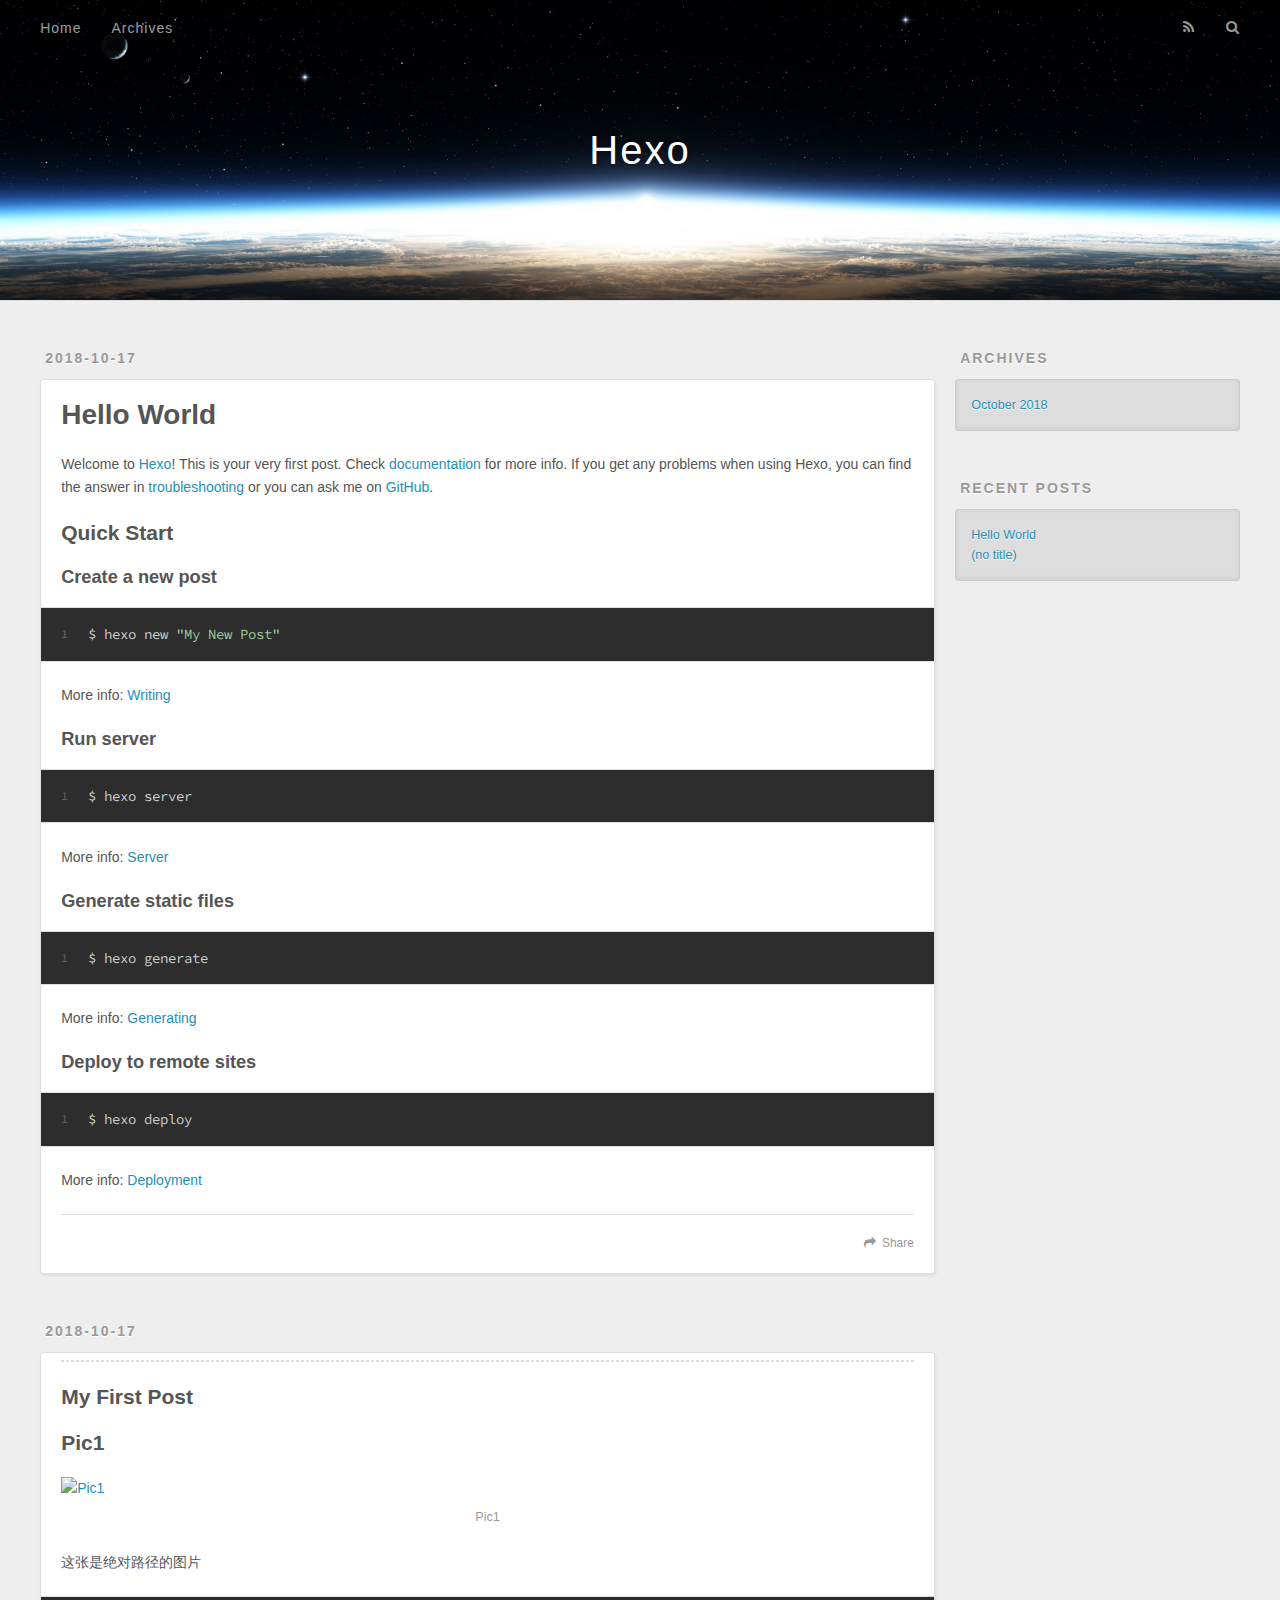
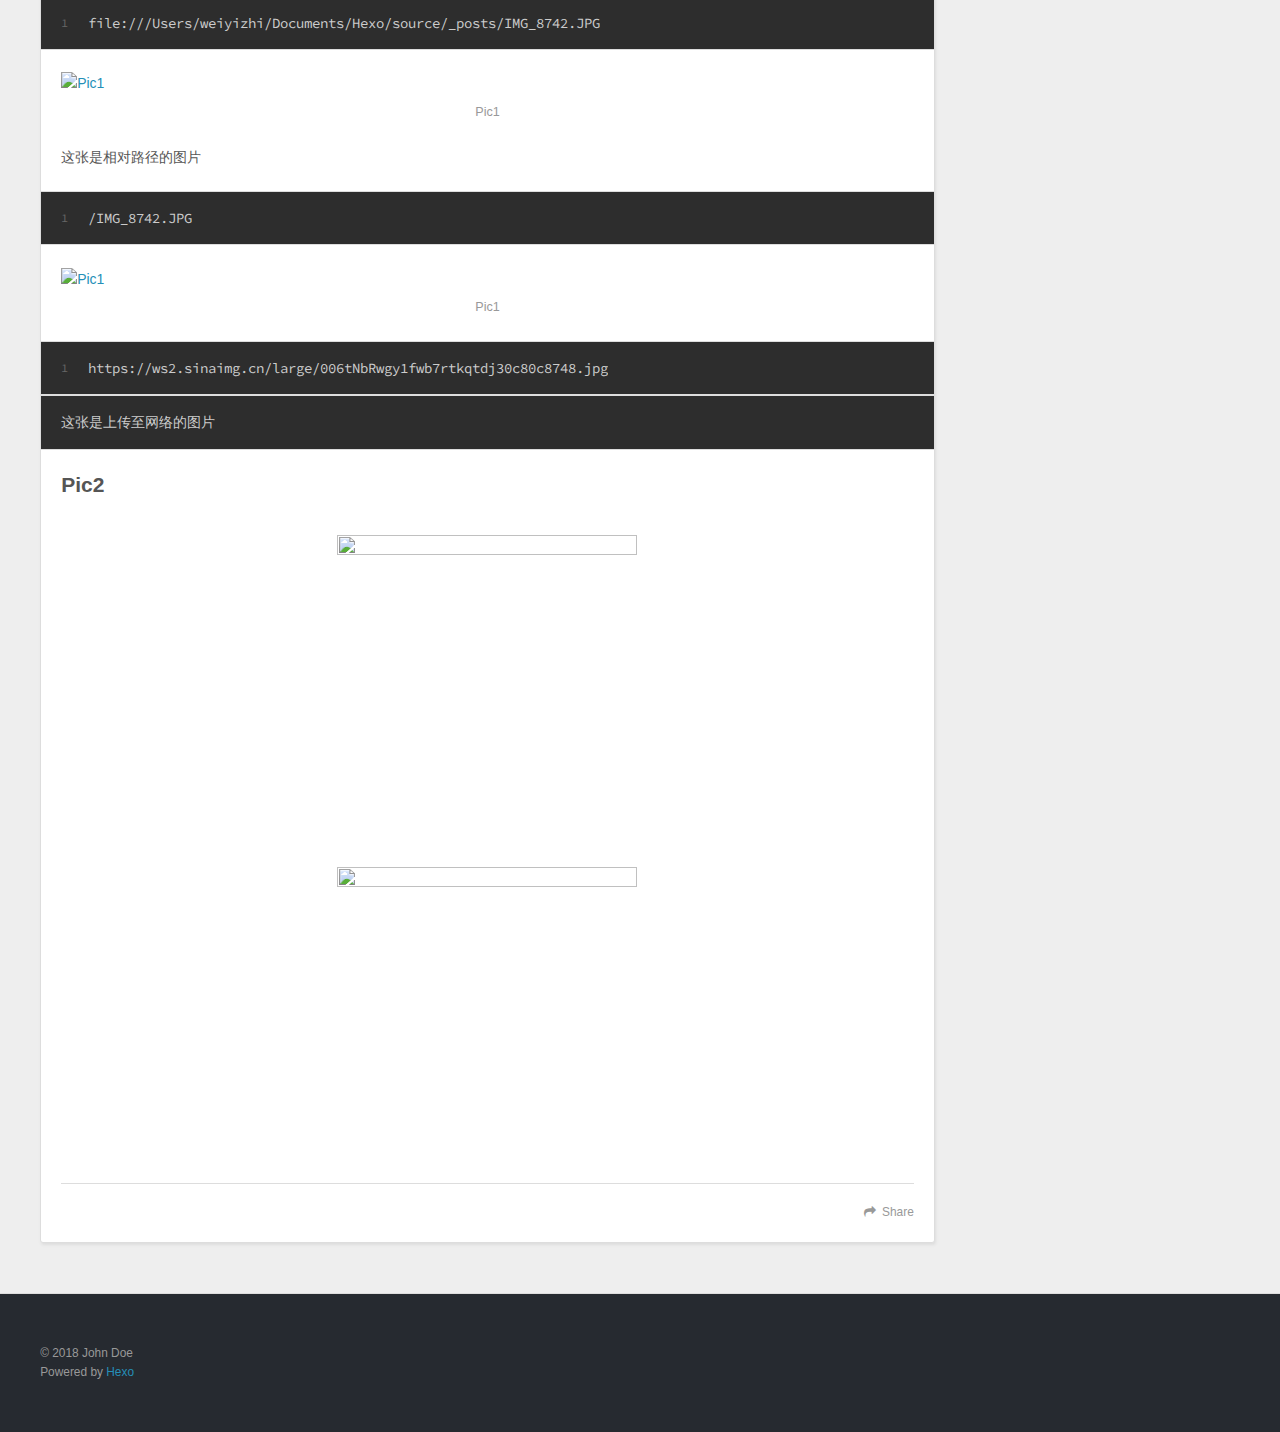
==== index.html @ 37117df8 "Site updated: 2018-10-31 10:07:37" ====
<!DOCTYPE html>
<html>
<head>
  <meta charset="utf-8">
  

  
  <title>Hexo</title>
  <meta name="viewport" content="width=device-width, initial-scale=1, maximum-scale=1">
  <meta property="og:type" content="website">
<meta property="og:title" content="Hexo">
<meta property="og:url" content="https://github.com/wyz17/index.html">
<meta property="og:site_name" content="Hexo">
<meta property="og:locale" content="default">
<meta name="twitter:card" content="summary">
<meta name="twitter:title" content="Hexo">
  
    <link rel="alternate" href="/atom.xml" title="Hexo" type="application/atom+xml">
  
  
    <link rel="icon" href="/favicon.png">
  
  
    <link href="//fonts.googleapis.com/css?family=Source+Code+Pro" rel="stylesheet" type="text/css">
  
  <link rel="stylesheet" href="/css/style.css">
</head>

<body>
  <div id="container">
    <div id="wrap">
      <header id="header">
  <div id="banner"></div>
  <div id="header-outer" class="outer">
    <div id="header-title" class="inner">
      <h1 id="logo-wrap">
        <a href="/" id="logo">Hexo</a>
      </h1>
      
    </div>
    <div id="header-inner" class="inner">
      <nav id="main-nav">
        <a id="main-nav-toggle" class="nav-icon"></a>
        
          <a class="main-nav-link" href="/">Home</a>
        
          <a class="main-nav-link" href="/archives">Archives</a>
        
      </nav>
      <nav id="sub-nav">
        
          <a id="nav-rss-link" class="nav-icon" href="/atom.xml" title="RSS Feed"></a>
        
        <a id="nav-search-btn" class="nav-icon" title="Search"></a>
      </nav>
      <div id="search-form-wrap">
        <form action="//google.com/search" method="get" accept-charset="UTF-8" class="search-form"><input type="search" name="q" class="search-form-input" placeholder="Search"><button type="submit" class="search-form-submit">&#xF002;</button><input type="hidden" name="sitesearch" value="https://github.com/wyz17"></form>
      </div>
    </div>
  </div>
</header>
      <div class="outer">
        <section id="main">
  
    <article id="post-First post" class="article article-type-post" itemscope itemprop="blogPost">
  <div class="article-meta">
    <a href="/2018/10/17/First post/" class="article-date">
  <time datetime="2018-10-17T06:00:06.949Z" itemprop="datePublished">2018-10-17</time>
</a>
    
  </div>
  <div class="article-inner">
    
    
      <header class="article-header">
        
  
    <h1 itemprop="name">
      <a class="article-title" href="/2018/10/17/First post/">Hello World</a>
    </h1>
  

      </header>
    
    <div class="article-entry" itemprop="articleBody">
      
        <p>Welcome to <a href="https://hexo.io/" target="_blank" rel="noopener">Hexo</a>! This is your very first post. Check <a href="https://hexo.io/docs/" target="_blank" rel="noopener">documentation</a> for more info. If you get any problems when using Hexo, you can find the answer in <a href="https://hexo.io/docs/troubleshooting.html" target="_blank" rel="noopener">troubleshooting</a> or you can ask me on <a href="https://github.com/hexojs/hexo/issues" target="_blank" rel="noopener">GitHub</a>.</p>
<h2 id="Quick-Start"><a href="#Quick-Start" class="headerlink" title="Quick Start"></a>Quick Start</h2><h3 id="Create-a-new-post"><a href="#Create-a-new-post" class="headerlink" title="Create a new post"></a>Create a new post</h3><figure class="highlight bash"><table><tr><td class="gutter"><pre><span class="line">1</span><br></pre></td><td class="code"><pre><span class="line">$ hexo new <span class="string">"My New Post"</span></span><br></pre></td></tr></table></figure>
<p>More info: <a href="https://hexo.io/docs/writing.html" target="_blank" rel="noopener">Writing</a></p>
<h3 id="Run-server"><a href="#Run-server" class="headerlink" title="Run server"></a>Run server</h3><figure class="highlight bash"><table><tr><td class="gutter"><pre><span class="line">1</span><br></pre></td><td class="code"><pre><span class="line">$ hexo server</span><br></pre></td></tr></table></figure>
<p>More info: <a href="https://hexo.io/docs/server.html" target="_blank" rel="noopener">Server</a></p>
<h3 id="Generate-static-files"><a href="#Generate-static-files" class="headerlink" title="Generate static files"></a>Generate static files</h3><figure class="highlight bash"><table><tr><td class="gutter"><pre><span class="line">1</span><br></pre></td><td class="code"><pre><span class="line">$ hexo generate</span><br></pre></td></tr></table></figure>
<p>More info: <a href="https://hexo.io/docs/generating.html" target="_blank" rel="noopener">Generating</a></p>
<h3 id="Deploy-to-remote-sites"><a href="#Deploy-to-remote-sites" class="headerlink" title="Deploy to remote sites"></a>Deploy to remote sites</h3><figure class="highlight bash"><table><tr><td class="gutter"><pre><span class="line">1</span><br></pre></td><td class="code"><pre><span class="line">$ hexo deploy</span><br></pre></td></tr></table></figure>
<p>More info: <a href="https://hexo.io/docs/deployment.html" target="_blank" rel="noopener">Deployment</a></p>

      
    </div>
    <footer class="article-footer">
      <a data-url="https://github.com/wyz17/2018/10/17/First post/" data-id="cjnmlshvl00008d3co5vutd16" class="article-share-link">Share</a>
      
      
    </footer>
  </div>
  
</article>


  
    <article id="post-hello-world" class="article article-type-post" itemscope itemprop="blogPost">
  <div class="article-meta">
    <a href="/2018/10/17/hello-world/" class="article-date">
  <time datetime="2018-10-17T06:00:06.949Z" itemprop="datePublished">2018-10-17</time>
</a>
    
  </div>
  <div class="article-inner">
    
    
    <div class="article-entry" itemprop="articleBody">
      
        <hr>
<h2 id="My-First-Post"><a href="#My-First-Post" class="headerlink" title="My First Post"></a>My First Post</h2><h2 id="Pic1"><a href="#Pic1" class="headerlink" title="Pic1"></a>Pic1</h2><p><img src="file:///Users/weiyizhi/Documents/Hexo/source/_posts/IMG_8742.JPG" alt="Pic1"><br>    这张是绝对路径的图片<br><figure class="highlight plain"><table><tr><td class="gutter"><pre><span class="line">1</span><br></pre></td><td class="code"><pre><span class="line">file:///Users/weiyizhi/Documents/Hexo/source/_posts/IMG_8742.JPG</span><br></pre></td></tr></table></figure></p>
<p><img src="/IMG_8742.JPG" alt="Pic1"><br>    这张是相对路径的图片</p>
<figure class="highlight plain"><table><tr><td class="gutter"><pre><span class="line">1</span><br></pre></td><td class="code"><pre><span class="line">/IMG_8742.JPG</span><br></pre></td></tr></table></figure>
<p><img src="https://ws2.sinaimg.cn/large/006tNbRwgy1fwb7rtkqtdj30c80c8748.jpg" alt="Pic1"></p>
<figure class="highlight plain"><table><tr><td class="gutter"><pre><span class="line">1</span><br></pre></td><td class="code"><pre><span class="line">https://ws2.sinaimg.cn/large/006tNbRwgy1fwb7rtkqtdj30c80c8748.jpg</span><br></pre></td></tr></table></figure>
<pre><code>这张是上传至网络的图片
</code></pre><h2 id="Pic2"><a href="#Pic2" class="headerlink" title="Pic2"></a>Pic2</h2><div align="center"><br>    <img src="https://ws2.sinaimg.cn/large/006tNbRwgy1fwb7rtkqtdj30c80c8748.jpg" height="300" width="300"><br><br>    <img src="/Users/weiyizhi/Downloads/IMG_8742.JPG" height="300" width="300"><br></div>
      
    </div>
    <footer class="article-footer">
      <a data-url="https://github.com/wyz17/2018/10/17/hello-world/" data-id="cjnmlshvq00018d3c1akt095j" class="article-share-link">Share</a>
      
      
    </footer>
  </div>
  
</article>


  


</section>
        
          <aside id="sidebar">
  
    

  
    

  
    
  
    
  <div class="widget-wrap">
    <h3 class="widget-title">Archives</h3>
    <div class="widget">
      <ul class="archive-list"><li class="archive-list-item"><a class="archive-list-link" href="/archives/2018/10/">October 2018</a></li></ul>
    </div>
  </div>


  
    
  <div class="widget-wrap">
    <h3 class="widget-title">Recent Posts</h3>
    <div class="widget">
      <ul>
        
          <li>
            <a href="/2018/10/17/First post/">Hello World</a>
          </li>
        
          <li>
            <a href="/2018/10/17/hello-world/">(no title)</a>
          </li>
        
      </ul>
    </div>
  </div>

  
</aside>
        
      </div>
      <footer id="footer">
  
  <div class="outer">
    <div id="footer-info" class="inner">
      &copy; 2018 John Doe<br>
      Powered by <a href="http://hexo.io/" target="_blank">Hexo</a>
    </div>
  </div>
</footer>
    </div>
    <nav id="mobile-nav">
  
    <a href="/" class="mobile-nav-link">Home</a>
  
    <a href="/archives" class="mobile-nav-link">Archives</a>
  
</nav>
    

<script src="//ajax.googleapis.com/ajax/libs/jquery/2.0.3/jquery.min.js"></script>


  <link rel="stylesheet" href="/fancybox/jquery.fancybox.css">
  <script src="/fancybox/jquery.fancybox.pack.js"></script>


<script src="/js/script.js"></script>



  </div>
</body>
</html>
---- css/style.css ----
body {
  width: 100%;
}
body:before,
body:after {
  content: "";
  display: table;
}
body:after {
  clear: both;
}
html,
body,
div,
span,
applet,
object,
iframe,
h1,
h2,
h3,
h4,
h5,
h6,
p,
blockquote,
pre,
a,
abbr,
acronym,
address,
big,
cite,
code,
del,
dfn,
em,
img,
ins,
kbd,
q,
s,
samp,
small,
strike,
strong,
sub,
sup,
tt,
var,
dl,
dt,
dd,
ol,
ul,
li,
fieldset,
form,
label,
legend,
table,
caption,
tbody,
tfoot,
thead,
tr,
th,
td {
  margin: 0;
  padding: 0;
  border: 0;
  outline: 0;
  font-weight: inherit;
  font-style: inherit;
  font-family: inherit;
  font-size: 100%;
  vertical-align: baseline;
}
body {
  line-height: 1;
  color: #000;
  background: #fff;
}
ol,
ul {
  list-style: none;
}
table {
  border-collapse: separate;
  border-spacing: 0;
  vertical-align: middle;
}
caption,
th,
td {
  text-align: left;
  font-weight: normal;
  vertical-align: middle;
}
a img {
  border: none;
}
input,
button {
  margin: 0;
  padding: 0;
}
input::-moz-focus-inner,
button::-moz-focus-inner {
  border: 0;
  padding: 0;
}
@font-face {
  font-family: FontAwesome;
  font-style: normal;
  font-weight: normal;
  src: url("fonts/fontawesome-webfont.eot?v=#4.0.3");
  src: url("fonts/fontawesome-webfont.eot?#iefix&v=#4.0.3") format("embedded-opentype"), url("fonts/fontawesome-webfont.woff?v=#4.0.3") format("woff"), url("fonts/fontawesome-webfont.ttf?v=#4.0.3") format("truetype"), url("fonts/fontawesome-webfont.svg#fontawesomeregular?v=#4.0.3") format("svg");
}
html,
body,
#container {
  height: 100%;
}
body {
  background: #eee;
  font: 14px -apple-system, BlinkMacSystemFont, "Segoe UI", "Roboto", "Oxygen", "Ubuntu", "Cantarell", "Fira Sans", "Droid Sans", "Helvetica Neue", sans-serif;
  -webkit-text-size-adjust: 100%;
}
.outer {
  max-width: 1220px;
  margin: 0 auto;
  padding: 0 20px;
}
.outer:before,
.outer:after {
  content: "";
  display: table;
}
.outer:after {
  clear: both;
}
.inner {
  display: inline;
  float: left;
  width: 98.33333333333333%;
  margin: 0 0.833333333333333%;
}
.left,
.alignleft {
  float: left;
}
.right,
.alignright {
  float: right;
}
.clear {
  clear: both;
}
#container {
  position: relative;
}
.mobile-nav-on {
  overflow: hidden;
}
#wrap {
  height: 100%;
  width: 100%;
  position: absolute;
  top: 0;
  left: 0;
  -webkit-transition: 0.2s ease-out;
  -moz-transition: 0.2s ease-out;
  -ms-transition: 0.2s ease-out;
  transition: 0.2s ease-out;
  z-index: 1;
  background: #eee;
}
.mobile-nav-on #wrap {
  left: 280px;
}
@media screen and (min-width: 768px) {
  #main {
    display: inline;
    float: left;
    width: 73.33333333333333%;
    margin: 0 0.833333333333333%;
  }
}
.article-date,
.article-category-link,
.archive-year,
.widget-title {
  text-decoration: none;
  text-transform: uppercase;
  letter-spacing: 2px;
  color: #999;
  margin-bottom: 1em;
  margin-left: 5px;
  line-height: 1em;
  text-shadow: 0 1px #fff;
  font-weight: bold;
}
.article-inner,
.archive-article-inner {
  background: #fff;
  -webkit-box-shadow: 1px 2px 3px #ddd;
  box-shadow: 1px 2px 3px #ddd;
  border: 1px solid #ddd;
  border-radius: 3px;
}
.article-entry h1,
.widget h1 {
  font-size: 2em;
}
.article-entry h2,
.widget h2 {
  font-size: 1.5em;
}
.article-entry h3,
.widget h3 {
  font-size: 1.3em;
}
.article-entry h4,
.widget h4 {
  font-size: 1.2em;
}
.article-entry h5,
.widget h5 {
  font-size: 1em;
}
.article-entry h6,
.widget h6 {
  font-size: 1em;
  color: #999;
}
.article-entry hr,
.widget hr {
  border: 1px dashed #ddd;
}
.article-entry strong,
.widget strong {
  font-weight: bold;
}
.article-entry em,
.widget em,
.article-entry cite,
.widget cite {
  font-style: italic;
}
.article-entry sup,
.widget sup,
.article-entry sub,
.widget sub {
  font-size: 0.75em;
  line-height: 0;
  position: relative;
  vertical-align: baseline;
}
.article-entry sup,
.widget sup {
  top: -0.5em;
}
.article-entry sub,
.widget sub {
  bottom: -0.2em;
}
.article-entry small,
.widget small {
  font-size: 0.85em;
}
.article-entry acronym,
.widget acronym,
.article-entry abbr,
.widget abbr {
  border-bottom: 1px dotted;
}
.article-entry ul,
.widget ul,
.article-entry ol,
.widget ol,
.article-entry dl,
.widget dl {
  margin: 0 20px;
  line-height: 1.6em;
}
.article-entry ul ul,
.widget ul ul,
.article-entry ol ul,
.widget ol ul,
.article-entry ul ol,
.widget ul ol,
.article-entry ol ol,
.widget ol ol {
  margin-top: 0;
  margin-bottom: 0;
}
.article-entry ul,
.widget ul {
  list-style: disc;
}
.article-entry ol,
.widget ol {
  list-style: decimal;
}
.article-entry dt,
.widget dt {
  font-weight: bold;
}
#header {
  height: 300px;
  position: relative;
  border-bottom: 1px solid #ddd;
}
#header:before,
#header:after {
  content: "";
  position: absolute;
  left: 0;
  right: 0;
  height: 40px;
}
#header:before {
  top: 0;
  background: -webkit-linear-gradient(rgba(0,0,0,0.2), transparent);
  background: -moz-linear-gradient(rgba(0,0,0,0.2), transparent);
  background: -ms-linear-gradient(rgba(0,0,0,0.2), transparent);
  background: linear-gradient(rgba(0,0,0,0.2), transparent);
}
#header:after {
  bottom: 0;
  background: -webkit-linear-gradient(transparent, rgba(0,0,0,0.2));
  background: -moz-linear-gradient(transparent, rgba(0,0,0,0.2));
  background: -ms-linear-gradient(transparent, rgba(0,0,0,0.2));
  background: linear-gradient(transparent, rgba(0,0,0,0.2));
}
#header-outer {
  height: 100%;
  position: relative;
}
#header-inner {
  position: relative;
  overflow: hidden;
}
#banner {
  position: absolute;
  top: 0;
  left: 0;
  width: 100%;
  height: 100%;
  background: url("images/banner.jpg") center #000;
  -webkit-background-size: cover;
  -moz-background-size: cover;
  background-size: cover;
  z-index: -1;
}
#header-title {
  text-align: center;
  height: 40px;
  position: absolute;
  top: 50%;
  left: 0;
  margin-top: -20px;
}
#logo,
#subtitle {
  text-decoration: none;
  color: #fff;
  font-weight: 300;
  text-shadow: 0 1px 4px rgba(0,0,0,0.3);
}
#logo {
  font-size: 40px;
  line-height: 40px;
  letter-spacing: 2px;
}
#subtitle {
  font-size: 16px;
  line-height: 16px;
  letter-spacing: 1px;
}
#subtitle-wrap {
  margin-top: 16px;
}
#main-nav {
  float: left;
  margin-left: -15px;
}
.nav-icon,
.main-nav-link {
  float: left;
  color: #fff;
  opacity: 0.6;
  text-decoration: none;
  text-shadow: 0 1px rgba(0,0,0,0.2);
  -webkit-transition: opacity 0.2s;
  -moz-transition: opacity 0.2s;
  -ms-transition: opacity 0.2s;
  transition: opacity 0.2s;
  display: block;
  padding: 20px 15px;
}
.nav-icon:hover,
.main-nav-link:hover {
  opacity: 1;
}
.nav-icon {
  font-family: FontAwesome;
  text-align: center;
  font-size: 14px;
  width: 14px;
  height: 14px;
  padding: 20px 15px;
  position: relative;
  cursor: pointer;
}
.main-nav-link {
  font-weight: 300;
  letter-spacing: 1px;
}
@media screen and (max-width: 479px) {
  .main-nav-link {
    display: none;
  }
}
#main-nav-toggle {
  display: none;
}
#main-nav-toggle:before {
  content: "\f0c9";
}
@media screen and (max-width: 479px) {
  #main-nav-toggle {
    display: block;
  }
}
#sub-nav {
  float: right;
  margin-right: -15px;
}
#nav-rss-link:before {
  content: "\f09e";
}
#nav-search-btn:before {
  content: "\f002";
}
#search-form-wrap {
  position: absolute;
  top: 15px;
  width: 150px;
  height: 30px;
  right: -150px;
  opacity: 0;
  -webkit-transition: 0.2s ease-out;
  -moz-transition: 0.2s ease-out;
  -ms-transition: 0.2s ease-out;
  transition: 0.2s ease-out;
}
#search-form-wrap.on {
  opacity: 1;
  right: 0;
}
@media screen and (max-width: 479px) {
  #search-form-wrap {
    width: 100%;
    right: -100%;
  }
}
.search-form {
  position: absolute;
  top: 0;
  left: 0;
  right: 0;
  background: #fff;
  padding: 5px 15px;
  border-radius: 15px;
  -webkit-box-shadow: 0 0 10px rgba(0,0,0,0.3);
  box-shadow: 0 0 10px rgba(0,0,0,0.3);
}
.search-form-input {
  border: none;
  background: none;
  color: #555;
  width: 100%;
  font: 13px -apple-system, BlinkMacSystemFont, "Segoe UI", "Roboto", "Oxygen", "Ubuntu", "Cantarell", "Fira Sans", "Droid Sans", "Helvetica Neue", sans-serif;
  outline: none;
}
.search-form-input::-webkit-search-results-decoration,
.search-form-input::-webkit-search-cancel-button {
  -webkit-appearance: none;
}
.search-form-submit {
  position: absolute;
  top: 50%;
  right: 10px;
  margin-top: -7px;
  font: 13px FontAwesome;
  border: none;
  background: none;
  color: #bbb;
  cursor: pointer;
}
.search-form-submit:hover,
.search-form-submit:focus {
  color: #777;
}
.article {
  margin: 50px 0;
}
.article-inner {
  overflow: hidden;
}
.article-meta:before,
.article-meta:after {
  content: "";
  display: table;
}
.article-meta:after {
  clear: both;
}
.article-date {
  float: left;
}
.article-category {
  float: left;
  line-height: 1em;
  color: #ccc;
  text-shadow: 0 1px #fff;
  margin-left: 8px;
}
.article-category:before {
  content: "\2022";
}
.article-category-link {
  margin: 0 12px 1em;
}
.article-header {
  padding: 20px 20px 0;
}
.article-title {
  text-decoration: none;
  font-size: 2em;
  font-weight: bold;
  color: #555;
  line-height: 1.1em;
  -webkit-transition: color 0.2s;
  -moz-transition: color 0.2s;
  -ms-transition: color 0.2s;
  transition: color 0.2s;
}
a.article-title:hover {
  color: #258fb8;
}
.article-entry {
  color: #555;
  padding: 0 20px;
}
.article-entry:before,
.article-entry:after {
  content: "";
  display: table;
}
.article-entry:after {
  clear: both;
}
.article-entry p,
.article-entry table {
  line-height: 1.6em;
  margin: 1.6em 0;
}
.article-entry h1,
.article-entry h2,
.article-entry h3,
.article-entry h4,
.article-entry h5,
.article-entry h6 {
  font-weight: bold;
}
.article-entry h1,
.article-entry h2,
.article-entry h3,
.article-entry h4,
.article-entry h5,
.article-entry h6 {
  line-height: 1.1em;
  margin: 1.1em 0;
}
.article-entry a {
  color: #258fb8;
  text-decoration: none;
}
.article-entry a:hover {
  text-decoration: underline;
}
.article-entry ul,
.article-entry ol,
.article-entry dl {
  margin-top: 1.6em;
  margin-bottom: 1.6em;
}
.article-entry img,
.article-entry video {
  max-width: 100%;
  height: auto;
  display: block;
  margin: auto;
}
.article-entry iframe {
  border: none;
}
.article-entry table {
  width: 100%;
  border-collapse: collapse;
  border-spacing: 0;
}
.article-entry th {
  font-weight: bold;
  border-bottom: 3px solid #ddd;
  padding-bottom: 0.5em;
}
.article-entry td {
  border-bottom: 1px solid #ddd;
  padding: 10px 0;
}
.article-entry blockquote {
  font-family: Georgia, "Times New Roman", serif;
  font-size: 1.4em;
  margin: 1.6em 20px;
  text-align: center;
}
.article-entry blockquote footer {
  font-size: 14px;
  margin: 1.6em 0;
  font-family: -apple-system, BlinkMacSystemFont, "Segoe UI", "Roboto", "Oxygen", "Ubuntu", "Cantarell", "Fira Sans", "Droid Sans", "Helvetica Neue", sans-serif;
}
.article-entry blockquote footer cite:before {
  content: "—";
  padding: 0 0.5em;
}
.article-entry .pullquote {
  text-align: left;
  width: 45%;
  margin: 0;
}
.article-entry .pullquote.left {
  margin-left: 0.5em;
  margin-right: 1em;
}
.article-entry .pullquote.right {
  margin-right: 0.5em;
  margin-left: 1em;
}
.article-entry .caption {
  color: #999;
  display: block;
  font-size: 0.9em;
  margin-top: 0.5em;
  position: relative;
  text-align: center;
}
.article-entry .video-container {
  position: relative;
  padding-top: 56.25%;
  height: 0;
  overflow: hidden;
}
.article-entry .video-container iframe,
.article-entry .video-container object,
.article-entry .video-container embed {
  position: absolute;
  top: 0;
  left: 0;
  width: 100%;
  height: 100%;
  margin-top: 0;
}
.article-more-link a {
  display: inline-block;
  line-height: 1em;
  padding: 6px 15px;
  border-radius: 15px;
  background: #eee;
  color: #999;
  text-shadow: 0 1px #fff;
  text-decoration: none;
}
.article-more-link a:hover {
  background: #258fb8;
  color: #fff;
  text-decoration: none;
  text-shadow: 0 1px #1e7293;
}
.article-footer {
  font-size: 0.85em;
  line-height: 1.6em;
  border-top: 1px solid #ddd;
  padding-top: 1.6em;
  margin: 0 20px 20px;
}
.article-footer:before,
.article-footer:after {
  content: "";
  display: table;
}
.article-footer:after {
  clear: both;
}
.article-footer a {
  color: #999;
  text-decoration: none;
}
.article-footer a:hover {
  color: #555;
}
.article-tag-list-item {
  float: left;
  margin-right: 10px;
}
.article-tag-list-link:before {
  content: "#";
}
.article-comment-link {
  float: right;
}
.article-comment-link:before {
  content: "\f075";
  font-family: FontAwesome;
  padding-right: 8px;
}
.article-share-link {
  cursor: pointer;
  float: right;
  margin-left: 20px;
}
.article-share-link:before {
  content: "\f064";
  font-family: FontAwesome;
  padding-right: 6px;
}
#article-nav {
  position: relative;
}
#article-nav:before,
#article-nav:after {
  content: "";
  display: table;
}
#article-nav:after {
  clear: both;
}
@media screen and (min-width: 768px) {
  #article-nav {
    margin: 50px 0;
  }
  #article-nav:before {
    width: 8px;
    height: 8px;
    position: absolute;
    top: 50%;
    left: 50%;
    margin-top: -4px;
    margin-left: -4px;
    content: "";
    border-radius: 50%;
    background: #ddd;
    -webkit-box-shadow: 0 1px 2px #fff;
    box-shadow: 0 1px 2px #fff;
  }
}
.article-nav-link-wrap {
  text-decoration: none;
  text-shadow: 0 1px #fff;
  color: #999;
  -webkit-box-sizing: border-box;
  -moz-box-sizing: border-box;
  box-sizing: border-box;
  margin-top: 50px;
  text-align: center;
  display: block;
}
.article-nav-link-wrap:hover {
  color: #555;
}
@media screen and (min-width: 768px) {
  .article-nav-link-wrap {
    width: 50%;
    margin-top: 0;
  }
}
@media screen and (min-width: 768px) {
  #article-nav-newer {
    float: left;
    text-align: right;
    padding-right: 20px;
  }
}
@media screen and (min-width: 768px) {
  #article-nav-older {
    float: right;
    text-align: left;
    padding-left: 20px;
  }
}
.article-nav-caption {
  text-transform: uppercase;
  letter-spacing: 2px;
  color: #ddd;
  line-height: 1em;
  font-weight: bold;
}
#article-nav-newer .article-nav-caption {
  margin-right: -2px;
}
.article-nav-title {
  font-size: 0.85em;
  line-height: 1.6em;
  margin-top: 0.5em;
}
.article-share-box {
  position: absolute;
  display: none;
  background: #fff;
  -webkit-box-shadow: 1px 2px 10px rgba(0,0,0,0.2);
  box-shadow: 1px 2px 10px rgba(0,0,0,0.2);
  border-radius: 3px;
  margin-left: -145px;
  overflow: hidden;
  z-index: 1;
}
.article-share-box.on {
  display: block;
}
.article-share-input {
  width: 100%;
  background: none;
  -webkit-box-sizing: border-box;
  -moz-box-sizing: border-box;
  box-sizing: border-box;
  font: 14px -apple-system, BlinkMacSystemFont, "Segoe UI", "Roboto", "Oxygen", "Ubuntu", "Cantarell", "Fira Sans", "Droid Sans", "Helvetica Neue", sans-serif;
  padding: 0 15px;
  color: #555;
  outline: none;
  border: 1px solid #ddd;
  border-radius: 3px 3px 0 0;
  height: 36px;
  line-height: 36px;
}
.article-share-links {
  background: #eee;
}
.article-share-links:before,
.article-share-links:after {
  content: "";
  display: table;
}
.article-share-links:after {
  clear: both;
}
.article-share-twitter,
.article-share-facebook,
.article-share-pinterest,
.article-share-google {
  width: 50px;
  height: 36px;
  display: block;
  float: left;
  position: relative;
  color: #999;
  text-shadow: 0 1px #fff;
}
.article-share-twitter:before,
.article-share-facebook:before,
.article-share-pinterest:before,
.article-share-google:before {
  font-size: 20px;
  font-family: FontAwesome;
  width: 20px;
  height: 20px;
  position: absolute;
  top: 50%;
  left: 50%;
  margin-top: -10px;
  margin-left: -10px;
  text-align: center;
}
.article-share-twitter:hover,
.article-share-facebook:hover,
.article-share-pinterest:hover,
.article-share-google:hover {
  color: #fff;
}
.article-share-twitter:before {
  content: "\f099";
}
.article-share-twitter:hover {
  background: #00aced;
  text-shadow: 0 1px #008abe;
}
.article-share-facebook:before {
  content: "\f09a";
}
.article-share-facebook:hover {
  background: #3b5998;
  text-shadow: 0 1px #2f477a;
}
.article-share-pinterest:before {
  content: "\f0d2";
}
.article-share-pinterest:hover {
  background: #cb2027;
  text-shadow: 0 1px #a21a1f;
}
.article-share-google:before {
  content: "\f0d5";
}
.article-share-google:hover {
  background: #dd4b39;
  text-shadow: 0 1px #be3221;
}
.article-gallery {
  background: #000;
  position: relative;
}
.article-gallery-photos {
  position: relative;
  overflow: hidden;
}
.article-gallery-img {
  display: none;
  max-width: 100%;
}
.article-gallery-img:first-child {
  display: block;
}
.article-gallery-img.loaded {
  position: absolute;
  display: block;
}
.article-gallery-img img {
  display: block;
  max-width: 100%;
  margin: 0 auto;
}
#comments {
  background: #fff;
  -webkit-box-shadow: 1px 2px 3px #ddd;
  box-shadow: 1px 2px 3px #ddd;
  padding: 20px;
  border: 1px solid #ddd;
  border-radius: 3px;
  margin: 50px 0;
}
#comments a {
  color: #258fb8;
}
.archives-wrap {
  margin: 50px 0;
}
.archives:before,
.archives:after {
  content: "";
  display: table;
}
.archives:after {
  clear: both;
}
.archive-year-wrap {
  margin-bottom: 1em;
}
.archives {
  -webkit-column-gap: 10px;
  -moz-column-gap: 10px;
  column-gap: 10px;
}
@media screen and (min-width: 480px) and (max-width: 767px) {
  .archives {
    -webkit-column-count: 2;
    -moz-column-count: 2;
    column-count: 2;
  }
}
@media screen and (min-width: 768px) {
  .archives {
    -webkit-column-count: 3;
    -moz-column-count: 3;
    column-count: 3;
  }
}
.archive-article {
  -webkit-column-break-inside: avoid;
  page-break-inside: avoid;
  overflow: hidden;
  break-inside: avoid-column;
}
.archive-article-inner {
  padding: 10px;
  margin-bottom: 15px;
}
.archive-article-title {
  text-decoration: none;
  font-weight: bold;
  color: #555;
  -webkit-transition: color 0.2s;
  -moz-transition: color 0.2s;
  -ms-transition: color 0.2s;
  transition: color 0.2s;
  line-height: 1.6em;
}
.archive-article-title:hover {
  color: #258fb8;
}
.archive-article-footer {
  margin-top: 1em;
}
.archive-article-date {
  color: #999;
  text-decoration: none;
  font-size: 0.85em;
  line-height: 1em;
  margin-bottom: 0.5em;
  display: block;
}
#page-nav {
  margin: 50px auto;
  background: #fff;
  -webkit-box-shadow: 1px 2px 3px #ddd;
  box-shadow: 1px 2px 3px #ddd;
  border: 1px solid #ddd;
  border-radius: 3px;
  text-align: center;
  color: #999;
  overflow: hidden;
}
#page-nav:before,
#page-nav:after {
  content: "";
  display: table;
}
#page-nav:after {
  clear: both;
}
#page-nav a,
#page-nav span {
  padding: 10px 20px;
  line-height: 1;
  height: 2ex;
}
#page-nav a {
  color: #999;
  text-decoration: none;
}
#page-nav a:hover {
  background: #999;
  color: #fff;
}
#page-nav .prev {
  float: left;
}
#page-nav .next {
  float: right;
}
#page-nav .page-number {
  display: inline-block;
}
@media screen and (max-width: 479px) {
  #page-nav .page-number {
    display: none;
  }
}
#page-nav .current {
  color: #555;
  font-weight: bold;
}
#page-nav .space {
  color: #ddd;
}
#footer {
  background: #262a30;
  padding: 50px 0;
  border-top: 1px solid #ddd;
  color: #999;
}
#footer a {
  color: #258fb8;
  text-decoration: none;
}
#footer a:hover {
  text-decoration: underline;
}
#footer-info {
  line-height: 1.6em;
  font-size: 0.85em;
}
.article-entry pre,
.article-entry .highlight {
  background: #2d2d2d;
  margin: 0 -20px;
  padding: 15px 20px;
  border-style: solid;
  border-color: #ddd;
  border-width: 1px 0;
  overflow: auto;
  color: #ccc;
  line-height: 22.400000000000002px;
}
.article-entry .highlight .gutter pre,
.article-entry .gist .gist-file .gist-data .line-numbers {
  color: #666;
  font-size: 0.85em;
}
.article-entry pre,
.article-entry code {
  font-family: "Source Code Pro", Consolas, Monaco, Menlo, Consolas, monospace;
}
.article-entry code {
  background: #eee;
  text-shadow: 0 1px #fff;
  padding: 0 0.3em;
}
.article-entry pre code {
  background: none;
  text-shadow: none;
  padding: 0;
}
.article-entry .highlight pre {
  border: none;
  margin: 0;
  padding: 0;
}
.article-entry .highlight table {
  margin: 0;
  width: auto;
}
.article-entry .highlight td {
  border: none;
  padding: 0;
}
.article-entry .highlight figcaption {
  font-size: 0.85em;
  color: #999;
  line-height: 1em;
  margin-bottom: 1em;
}
.article-entry .highlight figcaption:before,
.article-entry .highlight figcaption:after {
  content: "";
  display: table;
}
.article-entry .highlight figcaption:after {
  clear: both;
}
.article-entry .highlight figcaption a {
  float: right;
}
.article-entry .highlight .gutter pre {
  text-align: right;
  padding-right: 20px;
}
.article-entry .highlight .line {
  height: 22.400000000000002px;
}
.article-entry .highlight .line.marked {
  background: #515151;
}
.article-entry .gist {
  margin: 0 -20px;
  border-style: solid;
  border-color: #ddd;
  border-width: 1px 0;
  background: #2d2d2d;
  padding: 15px 20px 15px 0;
}
.article-entry .gist .gist-file {
  border: none;
  font-family: "Source Code Pro", Consolas, Monaco, Menlo, Consolas, monospace;
  margin: 0;
}
.article-entry .gist .gist-file .gist-data {
  background: none;
  border: none;
}
.article-entry .gist .gist-file .gist-data .line-numbers {
  background: none;
  border: none;
  padding: 0 20px 0 0;
}
.article-entry .gist .gist-file .gist-data .line-data {
  padding: 0 !important;
}
.article-entry .gist .gist-file .highlight {
  margin: 0;
  padding: 0;
  border: none;
}
.article-entry .gist .gist-file .gist-meta {
  background: #2d2d2d;
  color: #999;
  font: 0.85em -apple-system, BlinkMacSystemFont, "Segoe UI", "Roboto", "Oxygen", "Ubuntu", "Cantarell", "Fira Sans", "Droid Sans", "Helvetica Neue", sans-serif;
  text-shadow: 0 0;
  padding: 0;
  margin-top: 1em;
  margin-left: 20px;
}
.article-entry .gist .gist-file .gist-meta a {
  color: #258fb8;
  font-weight: normal;
}
.article-entry .gist .gist-file .gist-meta a:hover {
  text-decoration: underline;
}
pre .comment,
pre .title {
  color: #999;
}
pre .variable,
pre .attribute,
pre .tag,
pre .regexp,
pre .ruby .constant,
pre .xml .tag .title,
pre .xml .pi,
pre .xml .doctype,
pre .html .doctype,
pre .css .id,
pre .css .class,
pre .css .pseudo {
  color: #f2777a;
}
pre .number,
pre .preprocessor,
pre .built_in,
pre .literal,
pre .params,
pre .constant {
  color: #f99157;
}
pre .class,
pre .ruby .class .title,
pre .css .rules .attribute {
  color: #9c9;
}
pre .string,
pre .value,
pre .inheritance,
pre .header,
pre .ruby .symbol,
pre .xml .cdata {
  color: #9c9;
}
pre .css .hexcolor {
  color: #6cc;
}
pre .function,
pre .python .decorator,
pre .python .title,
pre .ruby .function .title,
pre .ruby .title .keyword,
pre .perl .sub,
pre .javascript .title,
pre .coffeescript .title {
  color: #69c;
}
pre .keyword,
pre .javascript .function {
  color: #c9c;
}
@media screen and (max-width: 479px) {
  #mobile-nav {
    position: absolute;
    top: 0;
    left: 0;
    width: 280px;
    height: 100%;
    background: #191919;
    border-right: 1px solid #fff;
  }
}
@media screen and (max-width: 479px) {
  .mobile-nav-link {
    display: block;
    color: #999;
    text-decoration: none;
    padding: 15px 20px;
    font-weight: bold;
  }
  .mobile-nav-link:hover {
    color: #fff;
  }
}
@media screen and (min-width: 768px) {
  #sidebar {
    display: inline;
    float: left;
    width: 23.333333333333332%;
    margin: 0 0.833333333333333%;
  }
}
.widget-wrap {
  margin: 50px 0;
}
.widget {
  color: #777;
  text-shadow: 0 1px #fff;
  background: #ddd;
  -webkit-box-shadow: 0 -1px 4px #ccc inset;
  box-shadow: 0 -1px 4px #ccc inset;
  border: 1px solid #ccc;
  padding: 15px;
  border-radius: 3px;
}
.widget a {
  color: #258fb8;
  text-decoration: none;
}
.widget a:hover {
  text-decoration: underline;
}
.widget ul ul,
.widget ol ul,
.widget dl ul,
.widget ul ol,
.widget ol ol,
.widget dl ol,
.widget ul dl,
.widget ol dl,
.widget dl dl {
  margin-left: 15px;
  list-style: disc;
}
.widget {
  line-height: 1.6em;
  word-wrap: break-word;
  font-size: 0.9em;
}
.widget ul,
.widget ol {
  list-style: none;
  margin: 0;
}
.widget ul ul,
.widget ol ul,
.widget ul ol,
.widget ol ol {
  margin: 0 20px;
}
.widget ul ul,
.widget ol ul {
  list-style: disc;
}
.widget ul ol,
.widget ol ol {
  list-style: decimal;
}
.category-list-count,
.tag-list-count,
.archive-list-count {
  padding-left: 5px;
  color: #999;
  font-size: 0.85em;
}
.category-list-count:before,
.tag-list-count:before,
.archive-list-count:before {
  content: "(";
}
.category-list-count:after,
.tag-list-count:after,
.archive-list-count:after {
  content: ")";
}
.tagcloud a {
  margin-right: 5px;
  display: inline-block;
}
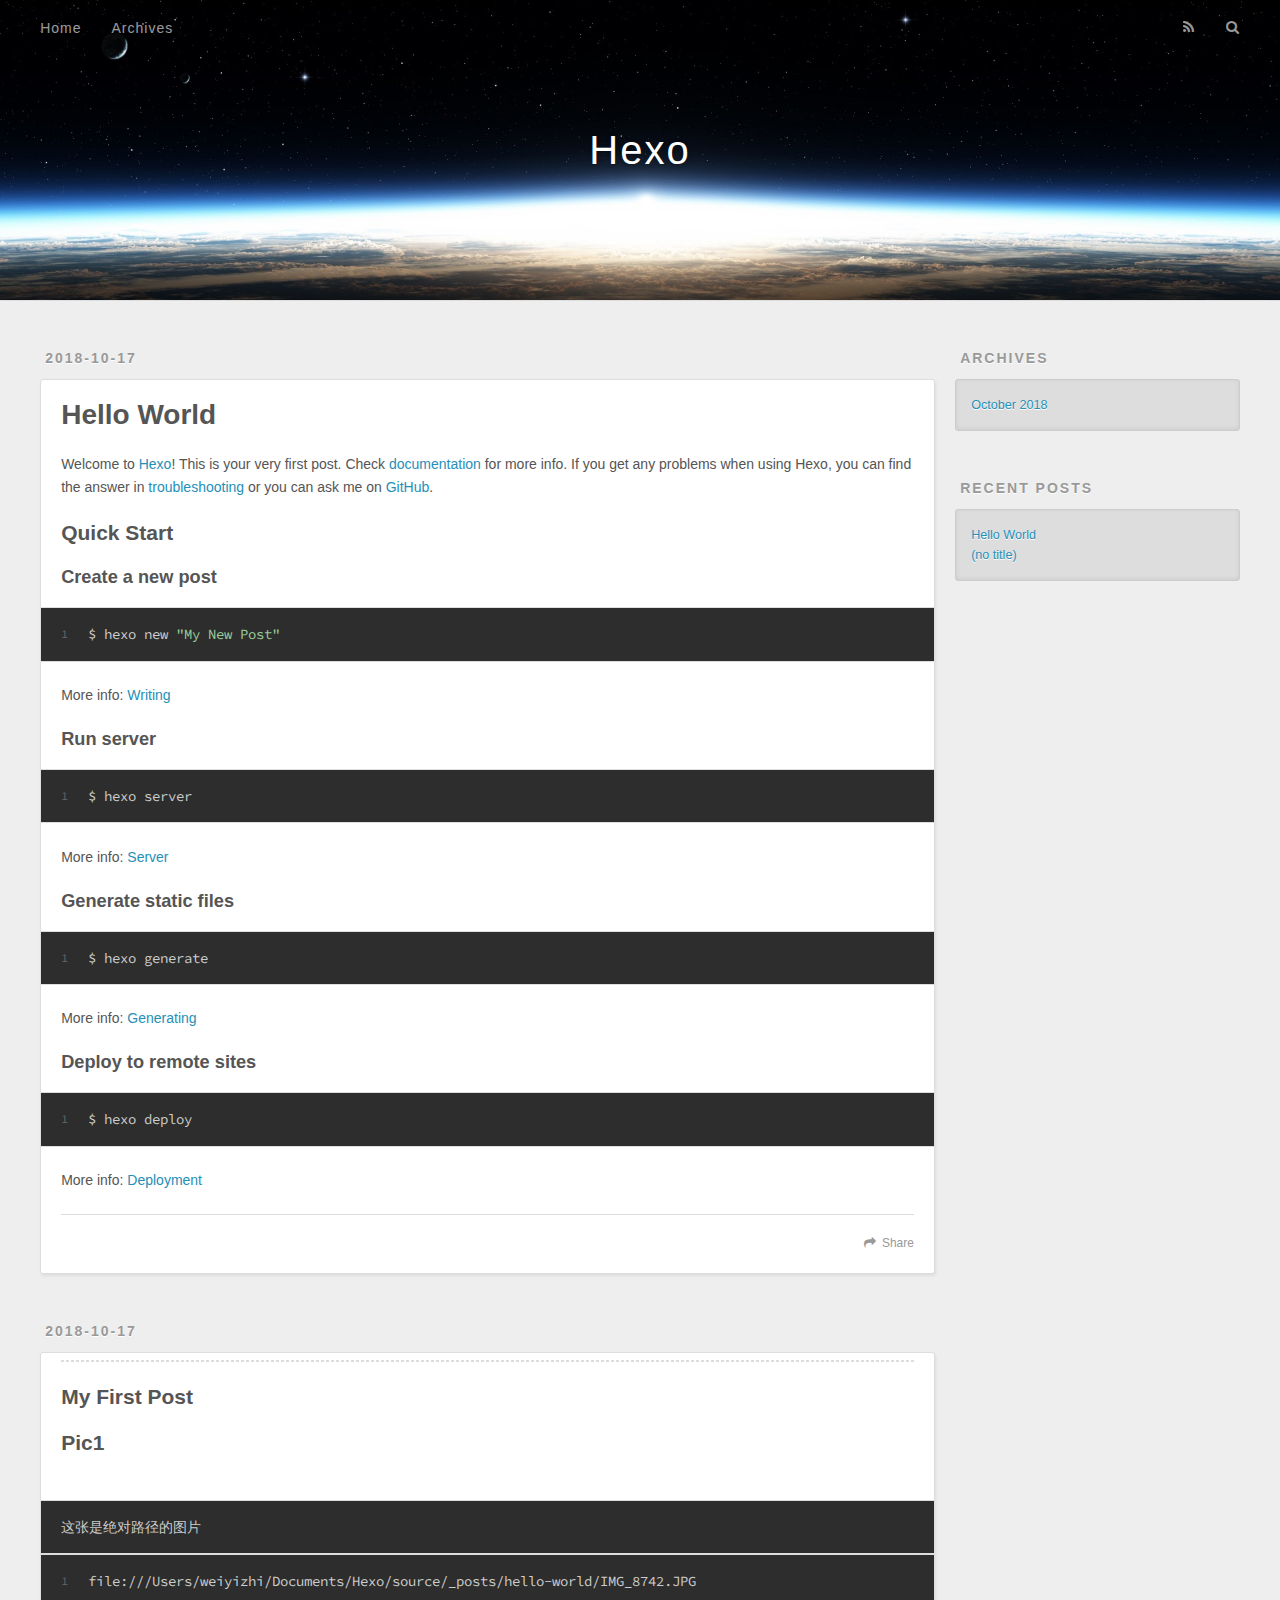
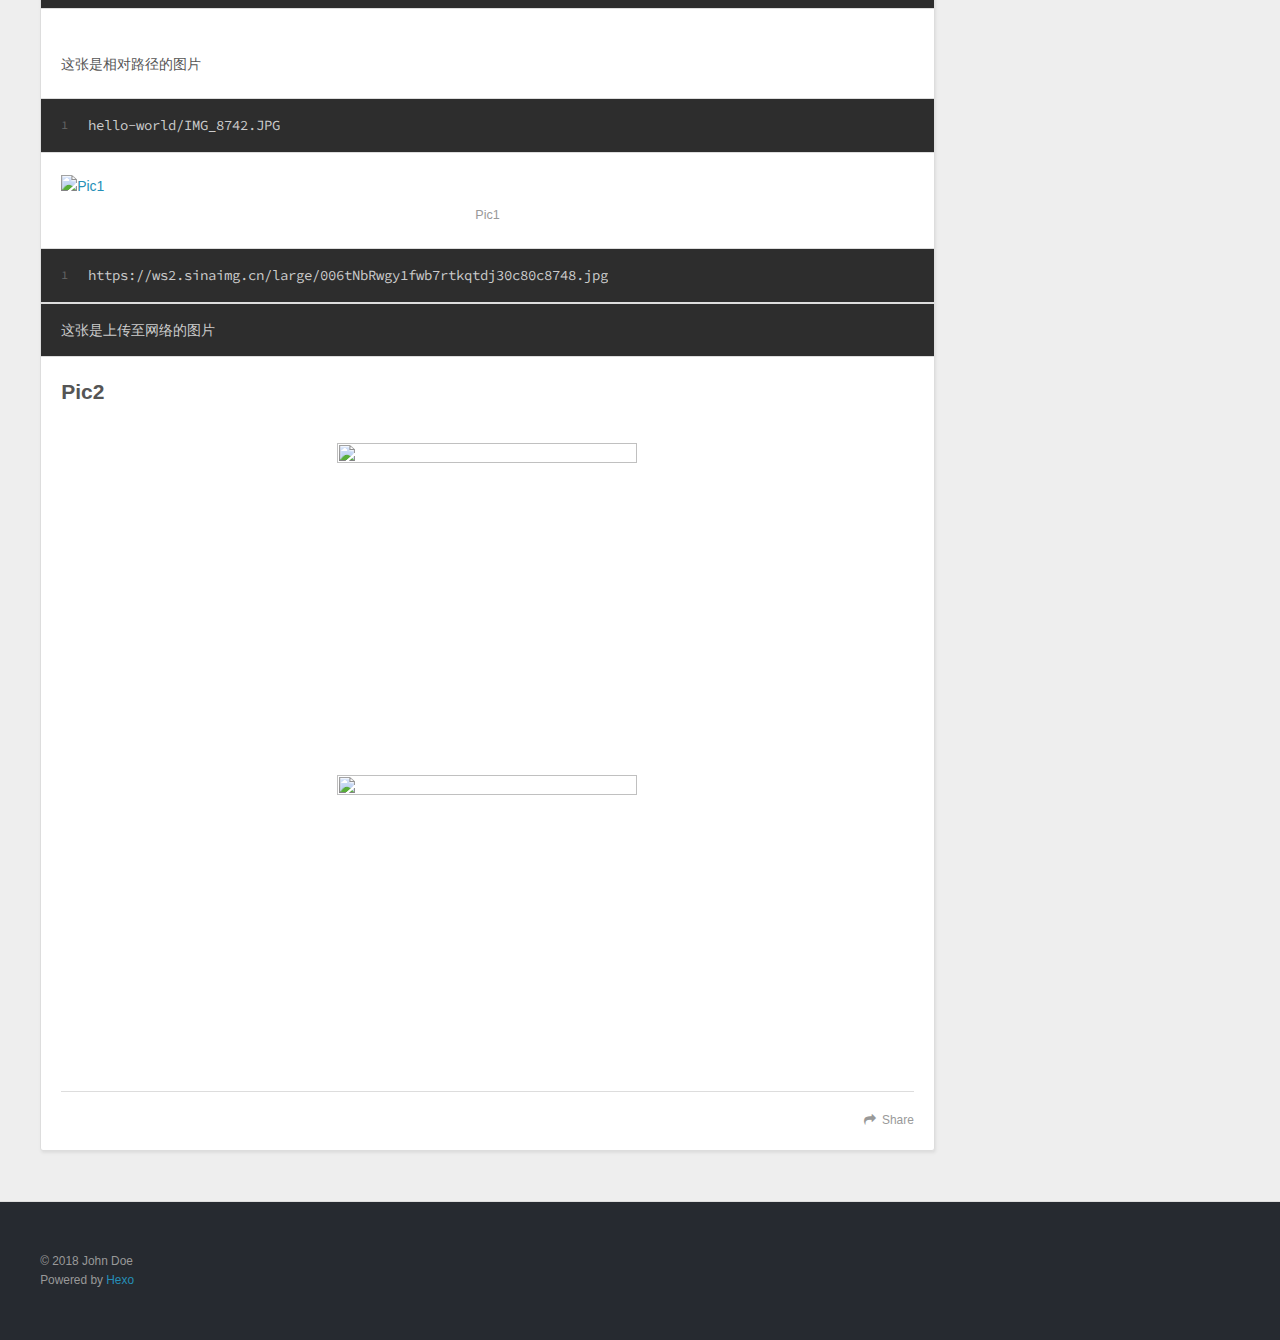
==== commit 4c761150: "Site updated: 2018-10-31 10:19:33" ====
--- a/index.html
+++ b/index.html
@@ -84,7 +84,7 @@
     
     <div class="article-entry" itemprop="articleBody">
       
-        <p>Welcome to <a href="https://hexo.io/" target="_blank" rel="noopener">Hexo</a>! This is your very first post. Check <a href="https://hexo.io/docs/" target="_blank" rel="noopener">documentation</a> for more info. If you get any problems when using Hexo, you can find the answer in <a href="https://hexo.io/docs/troubleshooting.html" target="_blank" rel="noopener">troubleshooting</a> or you can ask me on <a href="https://github.com/hexojs/hexo/issues" target="_blank" rel="noopener">GitHub</a>.</p>
+        <p>Welcome to <a href="https://hexo.io/" target="_blank" rel="noopener">Hexo</a>! This is your very first post. Check <a href="https://hexo.io/docs/" target="_blank" rel="noopener">documentation</a> for more info. If you get any problems when using Hexo, you can find the answer in <a href="https://hexo.io/docs/troubleshooting.html" target="_blank" rel="noopener">troubleshooting</a> or you can ask me on <a href="https://github.com/hexojs/hexo/issues">GitHub</a>.</p>
 <h2 id="Quick-Start"><a href="#Quick-Start" class="headerlink" title="Quick Start"></a>Quick Start</h2><h3 id="Create-a-new-post"><a href="#Create-a-new-post" class="headerlink" title="Create a new post"></a>Create a new post</h3><figure class="highlight bash"><table><tr><td class="gutter"><pre><span class="line">1</span><br></pre></td><td class="code"><pre><span class="line">$ hexo new <span class="string">"My New Post"</span></span><br></pre></td></tr></table></figure>
 <p>More info: <a href="https://hexo.io/docs/writing.html" target="_blank" rel="noopener">Writing</a></p>
 <h3 id="Run-server"><a href="#Run-server" class="headerlink" title="Run server"></a>Run server</h3><figure class="highlight bash"><table><tr><td class="gutter"><pre><span class="line">1</span><br></pre></td><td class="code"><pre><span class="line">$ hexo server</span><br></pre></td></tr></table></figure>
@@ -97,7 +97,7 @@
       
     </div>
     <footer class="article-footer">
-      <a data-url="https://github.com/wyz17/2018/10/17/First post/" data-id="cjnmlshvl00008d3co5vutd16" class="article-share-link">Share</a>
+      <a data-url="https://github.com/wyz17/2018/10/17/First post/" data-id="cjnwj94pg00006t3cg51k3c3v" class="article-share-link">Share</a>
       
       
     </footer>
@@ -120,9 +120,11 @@
     <div class="article-entry" itemprop="articleBody">
       
         <hr>
-<h2 id="My-First-Post"><a href="#My-First-Post" class="headerlink" title="My First Post"></a>My First Post</h2><h2 id="Pic1"><a href="#Pic1" class="headerlink" title="Pic1"></a>Pic1</h2><p><img src="file:///Users/weiyizhi/Documents/Hexo/source/_posts/IMG_8742.JPG" alt="Pic1"><br>    这张是绝对路径的图片<br><figure class="highlight plain"><table><tr><td class="gutter"><pre><span class="line">1</span><br></pre></td><td class="code"><pre><span class="line">file:///Users/weiyizhi/Documents/Hexo/source/_posts/IMG_8742.JPG</span><br></pre></td></tr></table></figure></p>
-<p><img src="/IMG_8742.JPG" alt="Pic1"><br>    这张是相对路径的图片</p>
-<figure class="highlight plain"><table><tr><td class="gutter"><pre><span class="line">1</span><br></pre></td><td class="code"><pre><span class="line">/IMG_8742.JPG</span><br></pre></td></tr></table></figure>
+<h2 id="My-First-Post"><a href="#My-First-Post" class="headerlink" title="My First Post"></a>My First Post</h2><h2 id="Pic1"><a href="#Pic1" class="headerlink" title="Pic1"></a>Pic1</h2><p><img src="file:///Users/weiyizhi/Documents/Hexo/source/_posts/hello-world/IMG_8742.JPG" alt=""></p>
+<pre><code>这张是绝对路径的图片
+</code></pre><figure class="highlight plain"><table><tr><td class="gutter"><pre><span class="line">1</span><br></pre></td><td class="code"><pre><span class="line">file:///Users/weiyizhi/Documents/Hexo/source/_posts/hello-world/IMG_8742.JPG</span><br></pre></td></tr></table></figure>
+<p><img src="hello-world/IMG_8742.JPG" alt=""><br>    这张是相对路径的图片</p>
+<figure class="highlight plain"><table><tr><td class="gutter"><pre><span class="line">1</span><br></pre></td><td class="code"><pre><span class="line">hello-world/IMG_8742.JPG</span><br></pre></td></tr></table></figure>
 <p><img src="https://ws2.sinaimg.cn/large/006tNbRwgy1fwb7rtkqtdj30c80c8748.jpg" alt="Pic1"></p>
 <figure class="highlight plain"><table><tr><td class="gutter"><pre><span class="line">1</span><br></pre></td><td class="code"><pre><span class="line">https://ws2.sinaimg.cn/large/006tNbRwgy1fwb7rtkqtdj30c80c8748.jpg</span><br></pre></td></tr></table></figure>
 <pre><code>这张是上传至网络的图片
@@ -130,7 +132,7 @@
       
     </div>
     <footer class="article-footer">
-      <a data-url="https://github.com/wyz17/2018/10/17/hello-world/" data-id="cjnmlshvq00018d3c1akt095j" class="article-share-link">Share</a>
+      <a data-url="https://github.com/wyz17/2018/10/17/hello-world/" data-id="cjnwj94pl00016t3ca5z7y2hp" class="article-share-link">Share</a>
       
       
     </footer>
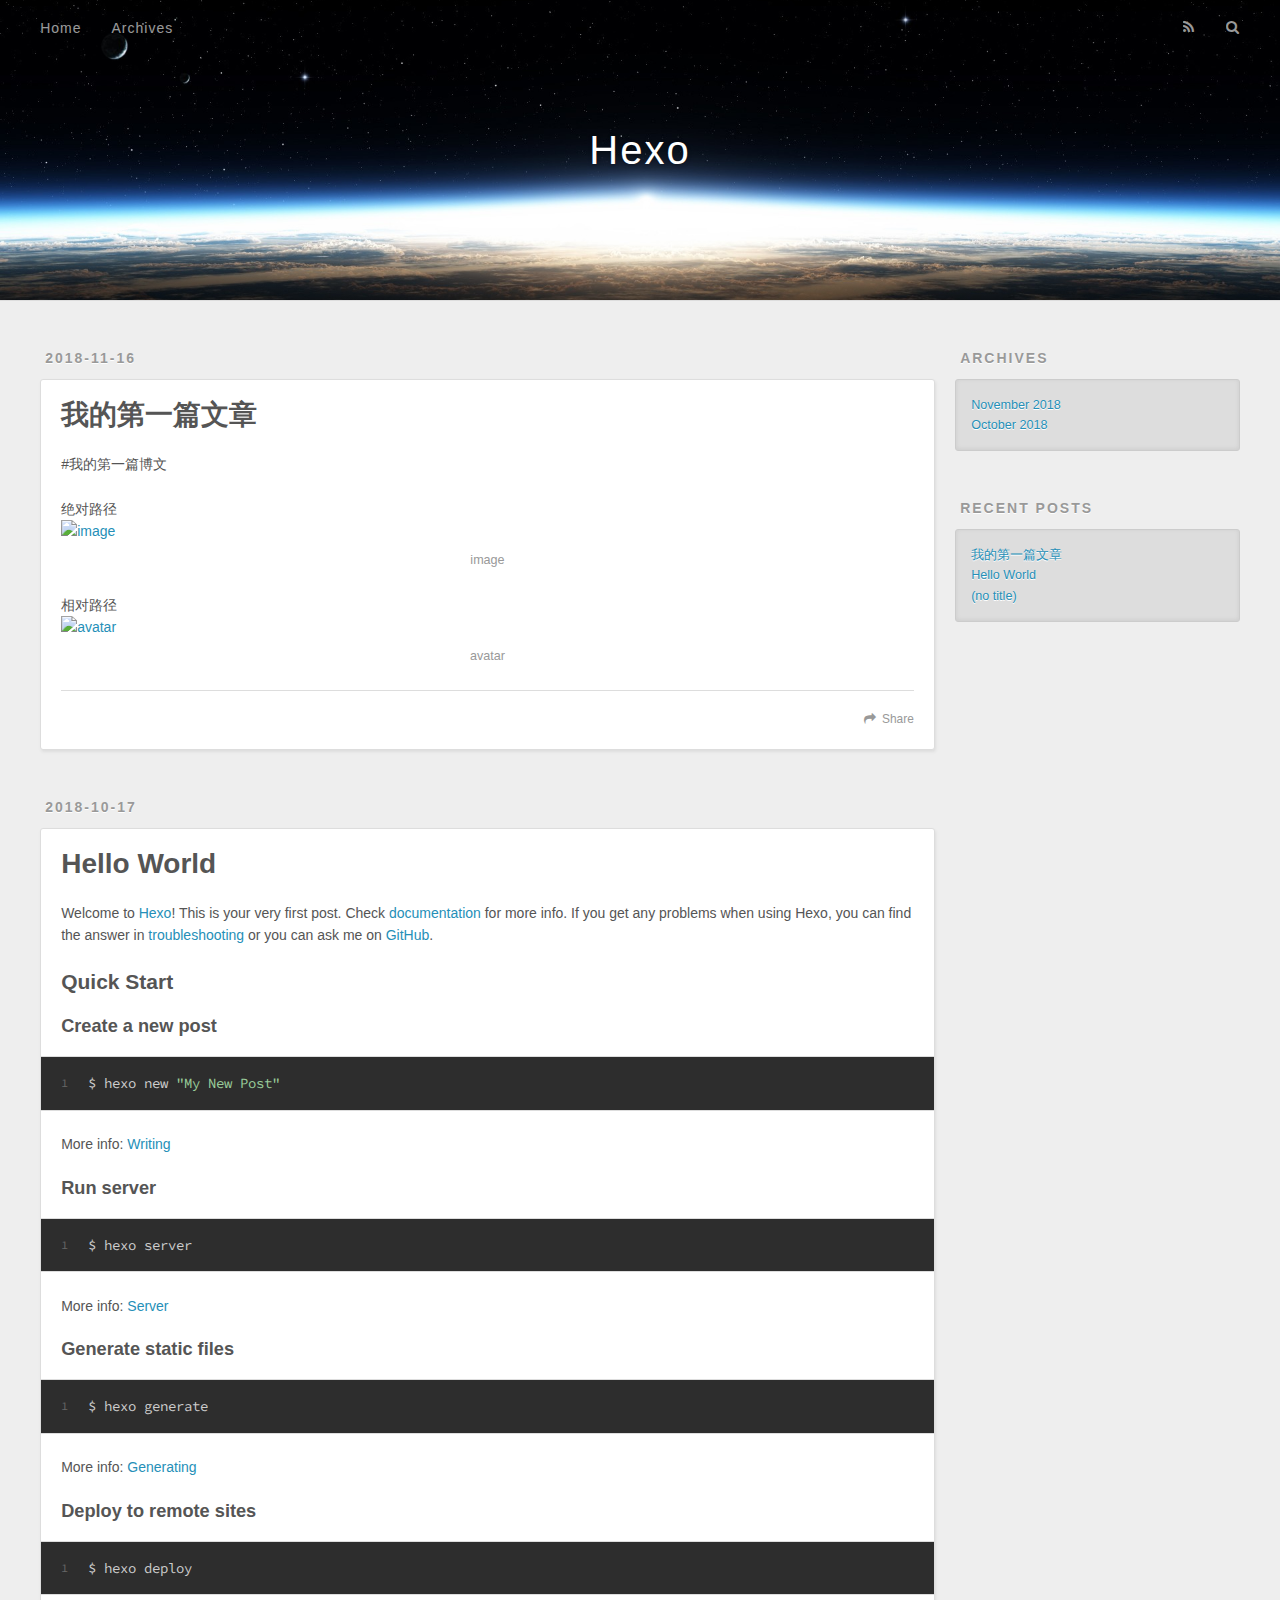
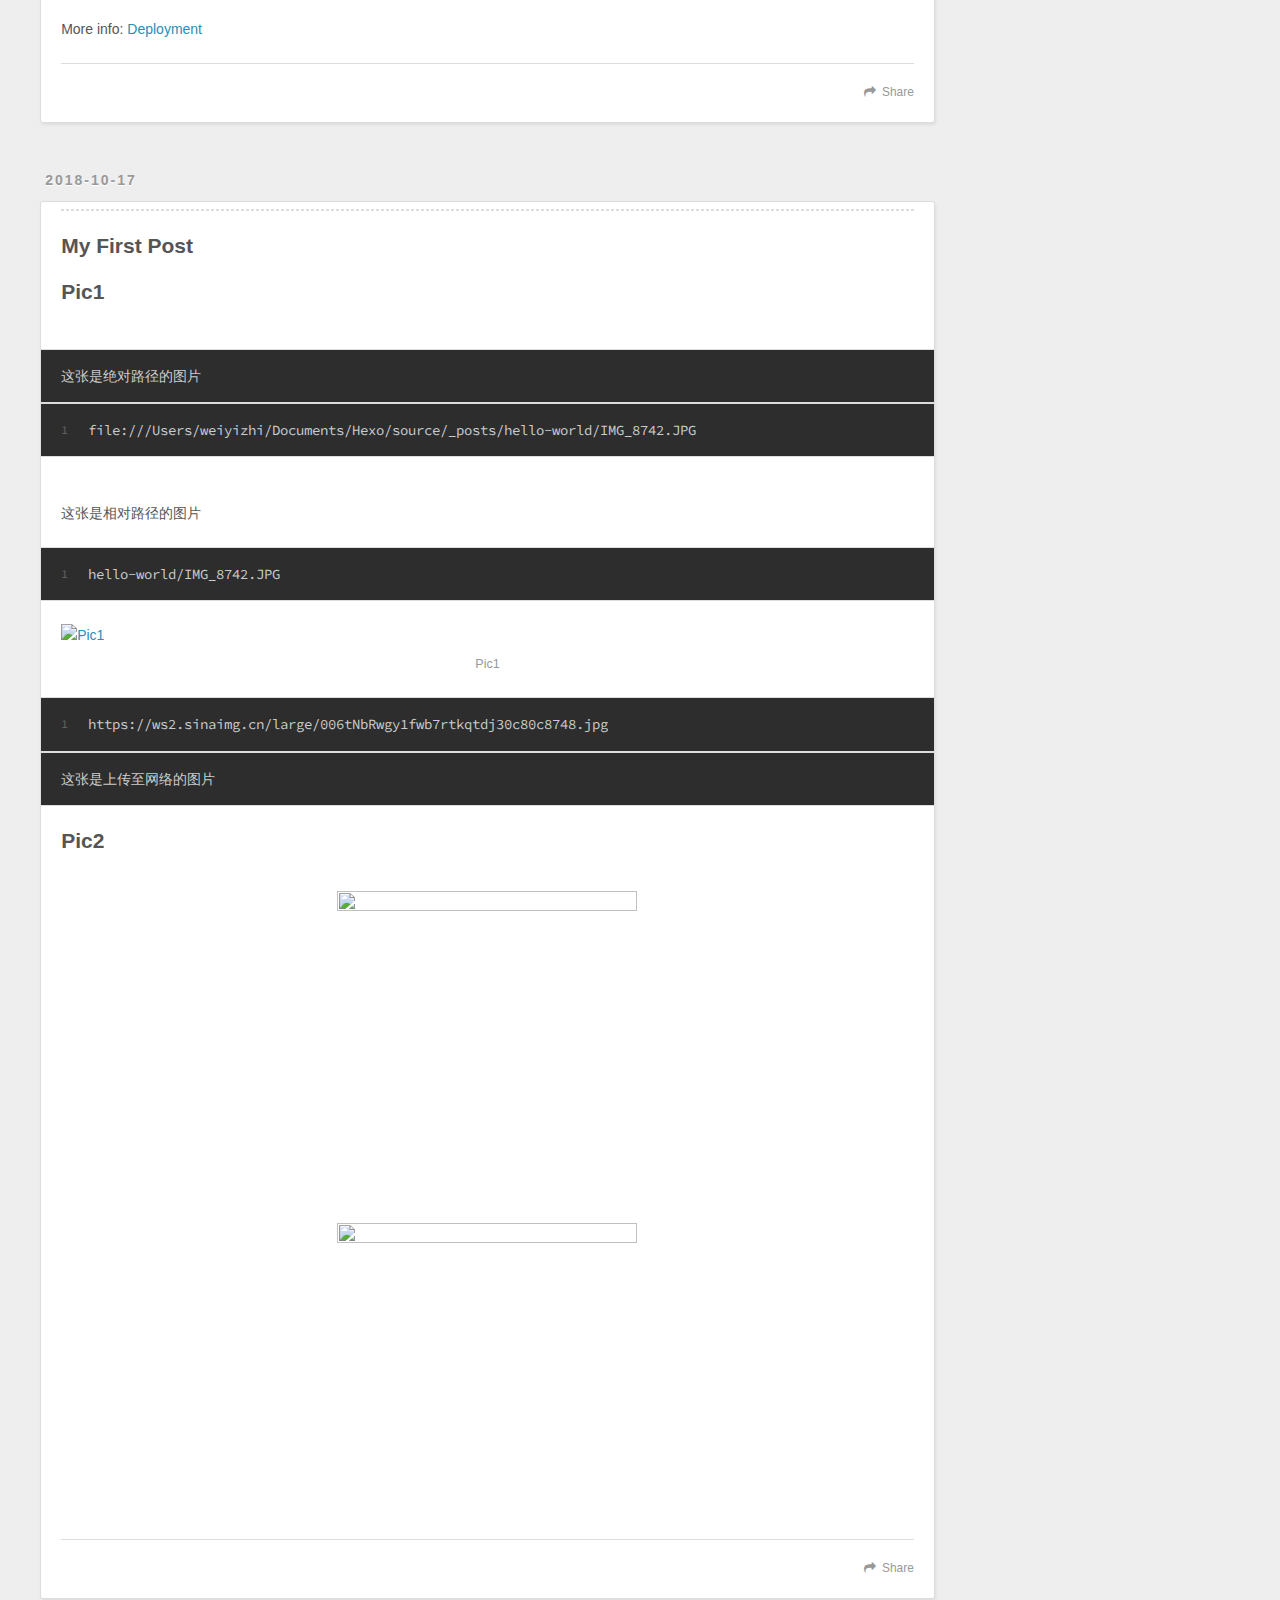
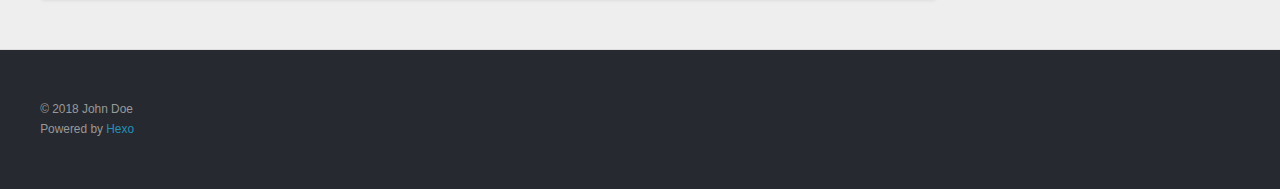
==== commit 2febb04f: "Site updated: 2018-11-28 10:19:08" ====
--- a/index.html
+++ b/index.html
@@ -62,6 +62,45 @@
       <div class="outer">
         <section id="main">
   
+    <article id="post-我的第一篇文章" class="article article-type-post" itemscope itemprop="blogPost">
+  <div class="article-meta">
+    <a href="/2018/11/16/我的第一篇文章/" class="article-date">
+  <time datetime="2018-11-16T03:47:15.000Z" itemprop="datePublished">2018-11-16</time>
+</a>
+    
+  </div>
+  <div class="article-inner">
+    
+    
+      <header class="article-header">
+        
+  
+    <h1 itemprop="name">
+      <a class="article-title" href="/2018/11/16/我的第一篇文章/">我的第一篇文章</a>
+    </h1>
+  
+
+      </header>
+    
+    <div class="article-entry" itemprop="articleBody">
+      
+        <p>#我的第一篇博文</p>
+<p>绝对路径<img src="https://github.com/lovelychanyeol/lovelychanyeol.github.io/blob/master/yeol.jpg" alt="image"></p>
+<p>相对路径<img src="yeol.jpg" alt="avatar"></p>
+
+      
+    </div>
+    <footer class="article-footer">
+      <a data-url="https://github.com/wyz17/2018/11/16/我的第一篇文章/" data-id="cjp0jj2iv0002vd3c5i5m4aiy" class="article-share-link">Share</a>
+      
+      
+    </footer>
+  </div>
+  
+</article>
+
+
+  
     <article id="post-First post" class="article article-type-post" itemscope itemprop="blogPost">
   <div class="article-meta">
     <a href="/2018/10/17/First post/" class="article-date">
@@ -97,7 +136,7 @@
       
     </div>
     <footer class="article-footer">
-      <a data-url="https://github.com/wyz17/2018/10/17/First post/" data-id="cjnwj94pg00006t3cg51k3c3v" class="article-share-link">Share</a>
+      <a data-url="https://github.com/wyz17/2018/10/17/First post/" data-id="cjp0jj2in0000vd3c3hmsjy6l" class="article-share-link">Share</a>
       
       
     </footer>
@@ -132,7 +171,7 @@
       
     </div>
     <footer class="article-footer">
-      <a data-url="https://github.com/wyz17/2018/10/17/hello-world/" data-id="cjnwj94pl00016t3ca5z7y2hp" class="article-share-link">Share</a>
+      <a data-url="https://github.com/wyz17/2018/10/17/hello-world/" data-id="cjp0jj2is0001vd3cqimujh54" class="article-share-link">Share</a>
       
       
     </footer>
@@ -160,7 +199,7 @@
   <div class="widget-wrap">
     <h3 class="widget-title">Archives</h3>
     <div class="widget">
-      <ul class="archive-list"><li class="archive-list-item"><a class="archive-list-link" href="/archives/2018/10/">October 2018</a></li></ul>
+      <ul class="archive-list"><li class="archive-list-item"><a class="archive-list-link" href="/archives/2018/11/">November 2018</a></li><li class="archive-list-item"><a class="archive-list-link" href="/archives/2018/10/">October 2018</a></li></ul>
     </div>
   </div>
 
@@ -173,6 +212,10 @@
       <ul>
         
           <li>
+            <a href="/2018/11/16/我的第一篇文章/">我的第一篇文章</a>
+          </li>
+        
+          <li>
             <a href="/2018/10/17/First post/">Hello World</a>
           </li>
         
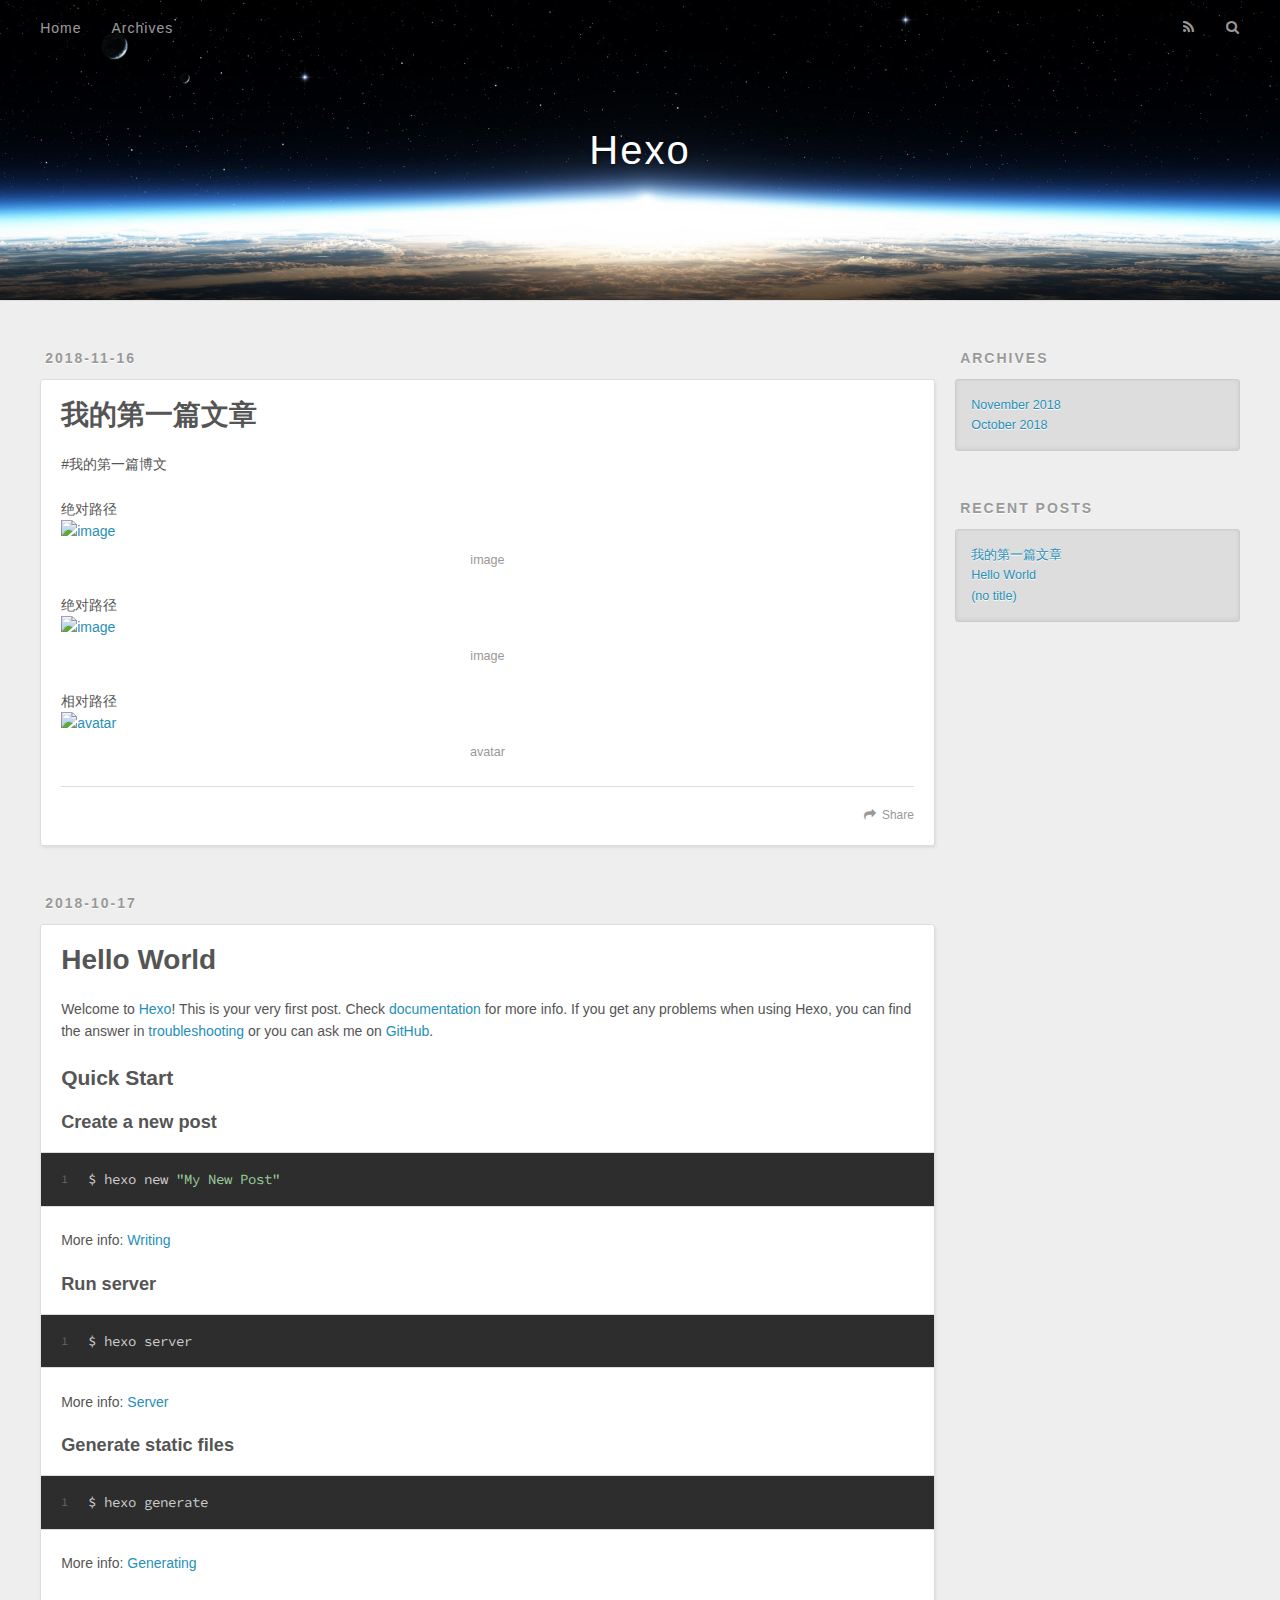
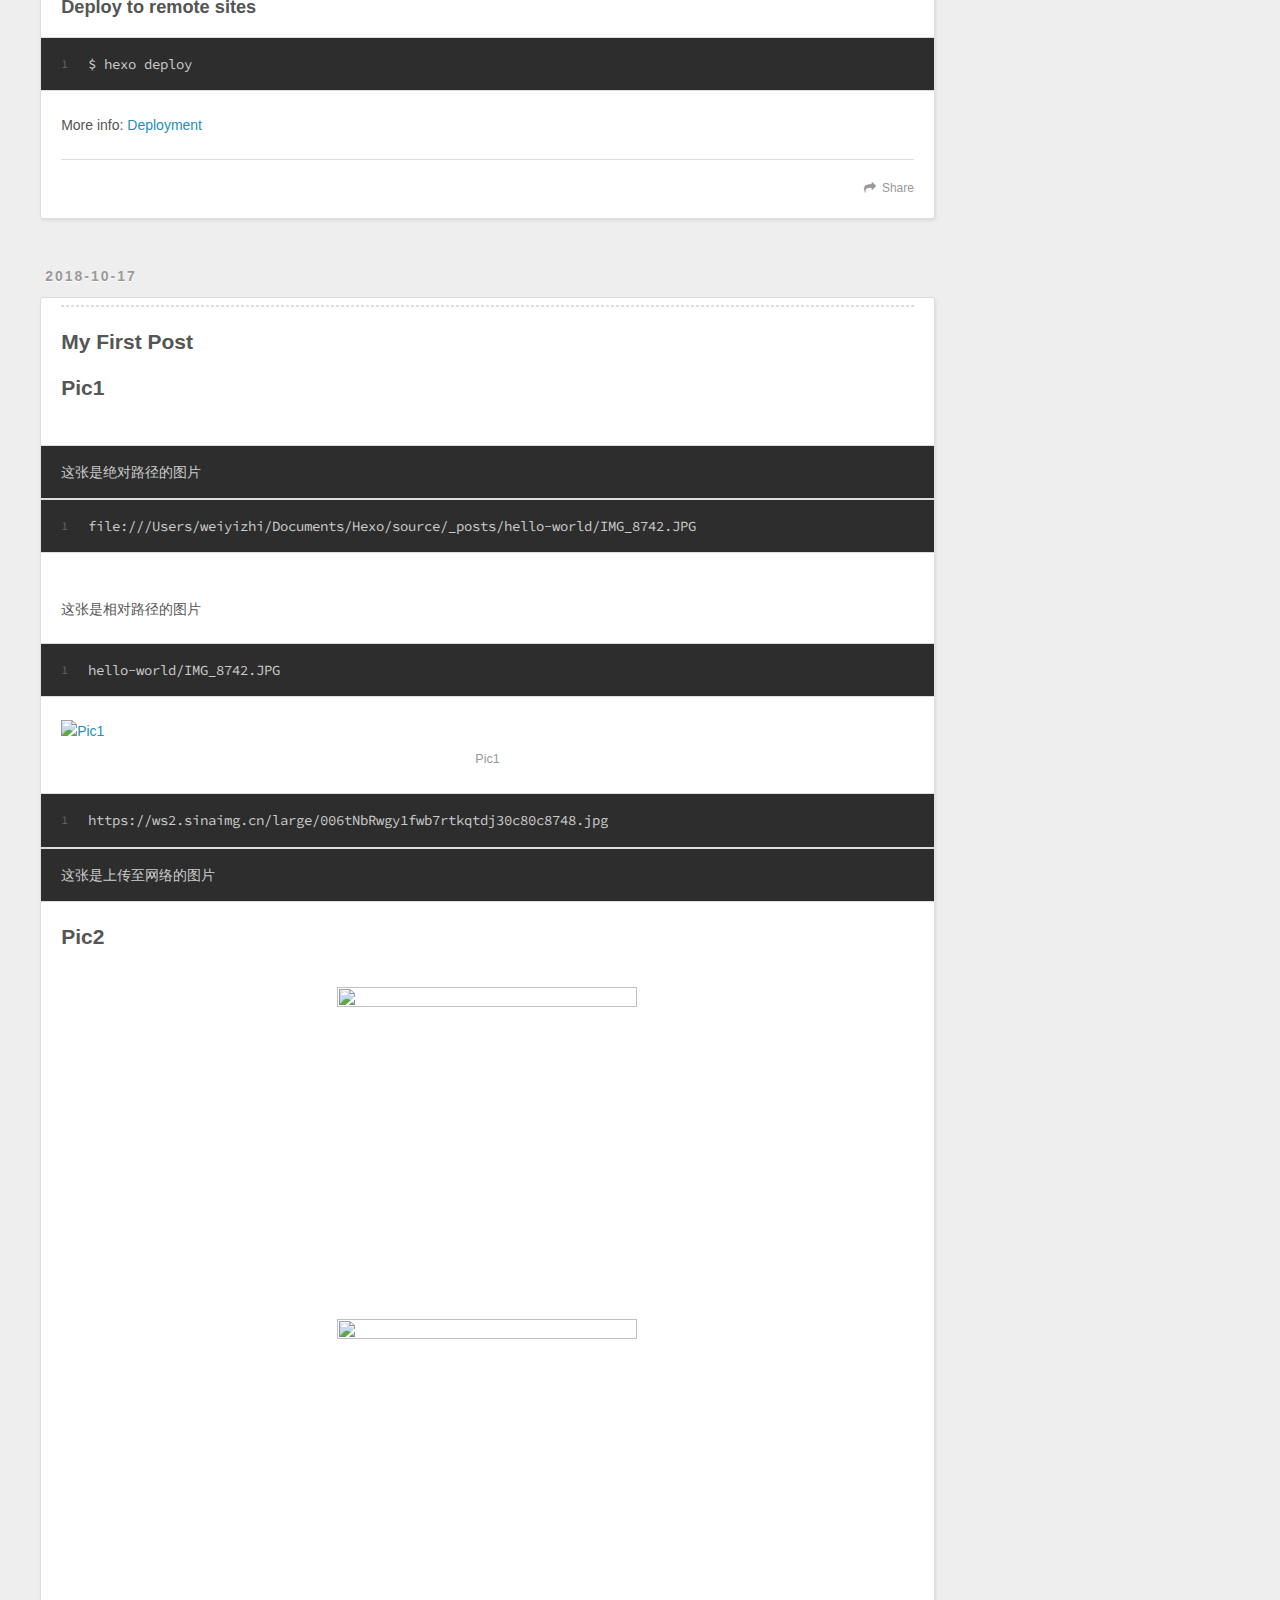
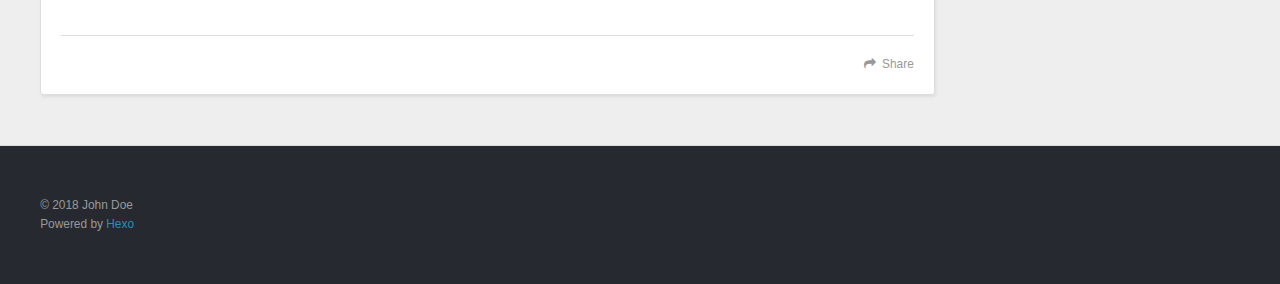
==== commit 59739492: "Site updated: 2018-11-28 10:31:32" ====
--- a/index.html
+++ b/index.html
@@ -85,13 +85,14 @@
     <div class="article-entry" itemprop="articleBody">
       
         <p>#我的第一篇博文</p>
-<p>绝对路径<img src="https://github.com/lovelychanyeol/lovelychanyeol.github.io/blob/master/yeol.jpg" alt="image"></p>
+<p>绝对路径<img src="https://timgsa.baidu.com/timg?image&amp;quality=80&amp;size=b9999_10000&amp;sec=1543382232326&amp;di=3354d9a9dccef0b6a00bfe1f496cdaf5&amp;imgtype=0&amp;src=http%3A%2F%2Ff.hiphotos.baidu.com%2Fimage%2Fpic%2Fitem%2Fd439b6003af33a8724e4b645cb5c10385243b5e0.jpg" alt="image"></p>
+<p>绝对路径<img src="/Users/weiyizhi/Documents/Hexo/source/_posts/我的第一篇文章/yeol.jpgyeol.jpg" alt="image"></p>
 <p>相对路径<img src="yeol.jpg" alt="avatar"></p>
 
       
     </div>
     <footer class="article-footer">
-      <a data-url="https://github.com/wyz17/2018/11/16/我的第一篇文章/" data-id="cjp0jj2iv0002vd3c5i5m4aiy" class="article-share-link">Share</a>
+      <a data-url="https://github.com/wyz17/2018/11/16/我的第一篇文章/" data-id="cjp0k0eb600004e3cn0k5iini" class="article-share-link">Share</a>
       
       
     </footer>
@@ -136,7 +137,7 @@
       
     </div>
     <footer class="article-footer">
-      <a data-url="https://github.com/wyz17/2018/10/17/First post/" data-id="cjp0jj2in0000vd3c3hmsjy6l" class="article-share-link">Share</a>
+      <a data-url="https://github.com/wyz17/2018/10/17/First post/" data-id="cjp0k0ebb00014e3cpgas3io4" class="article-share-link">Share</a>
       
       
     </footer>
@@ -171,7 +172,7 @@
       
     </div>
     <footer class="article-footer">
-      <a data-url="https://github.com/wyz17/2018/10/17/hello-world/" data-id="cjp0jj2is0001vd3cqimujh54" class="article-share-link">Share</a>
+      <a data-url="https://github.com/wyz17/2018/10/17/hello-world/" data-id="cjp0k0ebe00024e3cynd5cwgm" class="article-share-link">Share</a>
       
       
     </footer>
